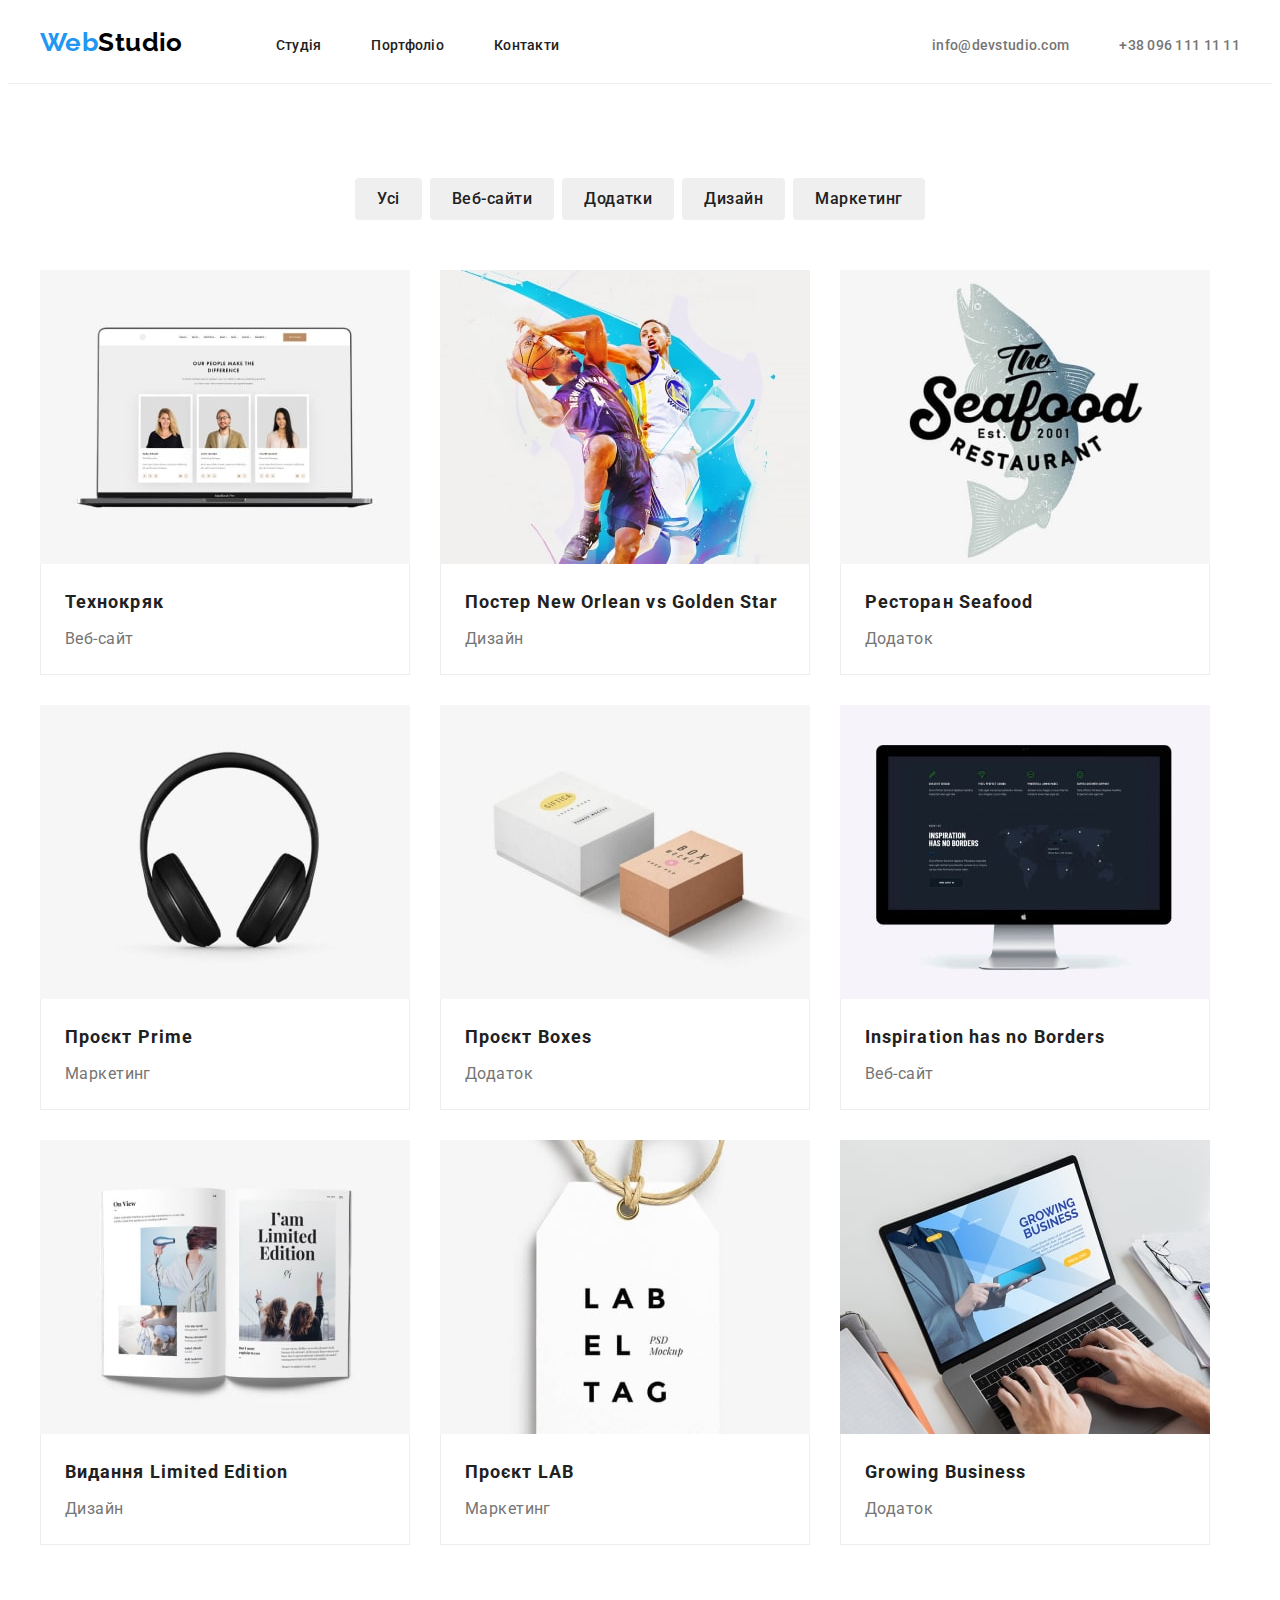
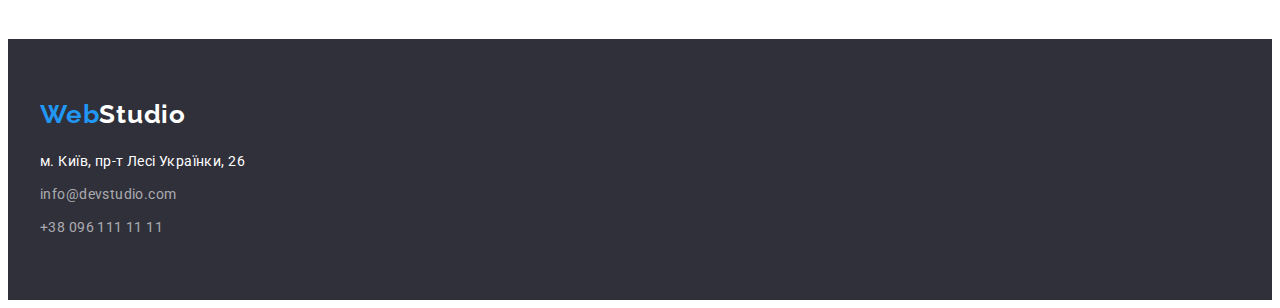
==== portfolio.html @ aa074ca3 "Initial commit" ====
<!DOCTYPE html>
<html lang="en">

<head>
  <meta charset="UTF-8" />
  <meta http-equiv="X-UA-Compatible" content="IE=edge" />
  <meta name="viewport" content="width=device-width, initial-scale=1.0" />
  <title>WebStudio</title>
  <link rel="stylesheet" href="https://cdnjs.cloudflare.com/ajax/libs/modern-normalize/1.1.0/modern-normalize.min.css"
    integrity="sha512-wpPYUAdjBVSE4KJnH1VR1HeZfpl1ub8YT/NKx4PuQ5NmX2tKuGu6U/JRp5y+Y8XG2tV+wKQpNHVUX03MfMFn9Q=="
    crossorigin="anonymous" referrerpolicy="no-referrer" />
  <link href="css/styles.css" rel="stylesheet" />
  <link rel="preconnect" href="https://fonts.googleapis.com" />
  <link rel="preconnect" href="https://fonts.gstatic.com" crossorigin />
  <link href="https://fonts.googleapis.com/css2?family=Raleway:wght@700&family=Roboto:wght@400;500;700;900&display=swap"
    rel="stylesheet" />
</head>

<body>

  <header class="header">
    <div class="header-section container">
      <nav class="header-nav">
        <a href="./index.html" class="logo"><span class="logo-web">Web</span>Studio</a>
        <ul class="header-list list">
          <li class="header-item">
            <a class="header-link link" href="./index.html">Студія</a>
          </li>
          <li class="header-item">
            <a class="header-link link" href="./portfolio.html">Портфоліо</a>
          </li>
          <li class="header-item">
            <a class="header-link link" href="">Контакти</a>
          </li>
        </ul>
      </nav>
      <ul class="header-contact-list list">
        <li class="header-contact-item">
          <a href="mailto:info@devstudio.com" class="mail-tel link">info@devstudio.com</a>
        </li>
        <li class="header-contact-item">
          <a href="tel:+380961111111" class="mail-tel link">+38 096 111 11 11</a>
        </li>
      </ul>
    </div>
  </header>

  <main>
    <section class="section">
      <div class="container">
        <h1 class="visually-hidden">Наші роботи</h2>
          <ul class="list btn-list">
            <li><button class="btn-style" type="button">Усі</button></li>
            <li><button class="btn-style" type="button">Веб-сайти</button></li>
            <li><button class="btn-style" type="button">Додатки</button></li>
            <li><button class="btn-style" type="button">Дизайн</button></li>
            <li><button class="btn-style" type="button">Маркетинг</button></li>
          </ul>

          <ul class="list picters-list">
            <li class="item-of-job">
              <img class="img-of-job" src="./images/tehno.jpg" width="370" alt="photo tehno">
              <div class="under-pict-border">
                <h2 class="project-title">Технокряк</h2>
                <p class="project-text">Веб-сайт</p>
              </div>
            </li>
            <li class="name-of-job">
              <img class="img-of-job" src="./images/poster.jpg" width="370" alt="photo poster">
              <div class="under-pict-border">
                <h2 class="project-title">Постер New Orlean vs Golden Star</h2>
                <p class="project-text">Дизайн</p>
              </div>
            </li>
            <li class="name-of-job">
              <img class="img-of-job" src="./images/restaurant.jpg" width="370" alt="photo restaurant">
              <div class="under-pict-border">
                <h2 class="project-title">Ресторан Seafood</h2>
                <p class="project-text">Додаток</p>
              </div>
            </li>
            <li class="name-of-job">
              <img class="img-of-job" src="./images/project-prime.jpg" width="370" alt="photo prime">
              <div class="under-pict-border">
                <h2 class="project-title">Проєкт Prime</h2>
                <p class="project-text">Маркетинг</p>
              </div>
            </li>
            <li class="name-of-job">
              <img src="./images/project-boxes.jpg" width="370" alt="photo project boxes">
              <div class="under-pict-border">
                <h2 class="project-title">Проєкт Boxes</h2>
                <p class="project-text">Додаток</p>
              </div>
            </li>
            <li class="name-of-job">
              <img src="./images/inspiration-has-no-borders.jpg" width="370" alt="photo inspiration has no borders">
              <div class="under-pict-border">
                <h2 class="project-title">Inspiration has no Borders</h2>
                <p class="project-text">Веб-сайт</p>
              </div>
            </li>
            <li class="name-of-job">
              <img class="img-of-job" src="./images/limited-edition.jpg" width="370" alt="photo limited edition">
              <div class="under-pict-border">
                <h2 class="project-title">Видання Limited Edition</h2>
                <p class="project-text">Дизайн</p>
              </div>
            </li>
            <li class="name-of-job">
              <img class="img-of-job" src="./images/lab.jpg" width="370" alt="photo lab">
              <div class="under-pict-border">
                <h2 class="project-title">Проєкт LAB</h2>
                <p class="project-text">Маркетинг</p>
              </div>
            </li>
            <li class="name-of-job">
              <img class="img-of-job" src="./images/growing-business.jpg" width="370" alt="photo growing business">
              <div class="under-pict-border">
                <h2 class="project-title">Growing Business</h2>
                <p class="project-text">Додаток</p>
              </div>
            </li>
          </ul>
      </div>
    </section>
  </main>

  <footer class="style-footer">
    <div class="container">
      <div class="footer-flex">
        <div class="footer-contact-flex">
          <a class="logo-footer" href="./index.html"><span class="logo-web">Web</span>Studio</a>
          <address class="footer-adress-contacts">
            <ul class="footer-contact-list list">
              <li class="footer-contact-item">
                <a class="addres-footer" href="https://goo.gl/maps/UtjV7vfehUhtQX6XA" target="_blank"
                  rel="noopener noreferrer nofollow">м. Київ, пр-т Лесі Українки, 26</a>
              </li>
              <li class="footer-contact-item">
                <a class="mail-tel-footer link" href="mailto:info@devstudio.com">info@devstudio.com</a>
              </li>
              <li class="footer-contact-item">
                <a class="mail-tel-footer link" href="tel:+380961111111">+38 096 111 11 11</a>
              </li>
            </ul>
          </address>
        </div>
      </div>
    </div>
  </footer>

</body>

</html>
---- css/styles.css ----
:root {
  --accent-color: #2196f3;
  --first-color: #212121;
  --white-color: #ffffff;
  --black-color: #000000;
  --gray-color: #757575;
  --bkgr-color: #2f303a;
  --border-color: #eeeeee;
  --margin-standart: 30px;
  --gap-picters: 30px;
}

/* base */

body {
  font-family: "Roboto", sans-serif;
  color: var(--gray-color);
  font-size: 14px;
  background-color: var(--white-color);
  letter-spacing: 0.03em;
}

.section {
  padding: 94px 0;
}

button {
  cursor: pointer;
}

img {
  display: block;
  max-width: 100%;
  height: auto;
}

.list {
  list-style-type: none;
}

.link {
  text-decoration: none;
}

.logo-web,
.link:hover,
.link:focus {
  color: var(--accent-color);
}

/* reset */

p,
h1,
h2,
h3,
h4,
h5,
h6 {
  margin: 0px;
}

ul,
ol {
  margin: 0px;
  padding-left: 0px;
}

/* components  */

.container {
  width: 1200px;
  padding: 0px 15px;
  margin: 0 auto;
}

/* utils */

.visually-hidden {
  position: absolute;
  width: 1px;
  height: 1px;
  margin: -1px;
  border: 0;
  padding: 0;

  white-space: nowrap;
  clip-path: inset(100%);
  clip: rect(0 0 0 0);
  overflow: hidden;
}

/* logo */

.logo {
  font-family: "Raleway";
  font-weight: 700;
  font-size: 26px;
  line-height: 1.19;
  color: var(--black-color);
  text-decoration: none;
  padding: 24px 0;

  /*геометрия лого*/
  display: block;
  margin-right: 93px;
  padding-top: 19px;
  padding-bottom: 25px;
}

/* header navigation */
.header-link {
  font-weight: 500;
  line-height: 1.14;
  letter-spacing: 0.02em;
  color: var(--first-color);

  padding-top: 27px;
  padding-bottom: 32px;
}

.header {
  border-bottom: 1px solid var(--border-color);
}

.header-section {
  display: flex;
  align-items: center;
}

.header-nav {
  /*  for geometric */
  display: flex;
  align-items: center;
}

.header-list {
  display: flex;
  /* align-items: center; */
}

.header-item:not(:last-child) {
  margin-right: 50px;
}

.header-contact-list {
  display: flex;
  /* align-items: center; */
  margin-left: auto;
}

.header-contact-item:not(:last-child) {
  /* margin-left: auto;  */
  margin-right: 50px;
}

.mail-tel {
  font-weight: 500;
  font-weight: 500;
  line-height: 1.14;
  letter-spacing: 0.02em;
  color: var(--gray-color);

  margin-left: auto;
  padding-top: 27px;
  padding-bottom: 32px;
}

/*HERO*/
.hero {
  background-color: var(--bkgr-color);

  padding-top: 200px;
  padding-bottom: 200px;
}

.hero-title {
  font-weight: 900;
  font-size: 44px;
  line-height: 1.36;
  text-align: center;
  letter-spacing: 0.06em;
  text-transform: uppercase;
  color: var(--white-color);

  margin-bottom: 30px;
  margin-left: auto;
  margin-right: auto;
  max-width: 696px;
}

.btn {
  background-color: var(--accent-color);
  color: var(--white-color);
  font-family: "Roboto";
  font-weight: 700;
  font-size: 16px;
  line-height: 1.88;
  align-items: center;
  text-align: center;
  letter-spacing: 0.06em;
  margin: 0 auto;

  display: flex;
  min-width: 200px;
  border-radius: 4px;
  border: 1px solid transparent;
  padding: 10px 32px;
}

.btn:hover,
.btn:focus {
  background: var(--gray-color);
}

/*-----------------Our advantages---------------------*/
.advanteges-section {
  padding-bottom: 0;
}
.advantages-list {
  display: flex;
  /* padding-top: 94px; */
}

.advantages-list-item:not(:last-child) {
  margin-right: var(--margin-standart);
  max-width: 270px;
}

.advantages-title {
  font-size: 14px;
  line-height: 1.14;
  text-transform: uppercase;
  color: var(--first-color);
  margin-bottom: 10px;
}

.advantages-text {
  line-height: 1.71;
  color: inherit;
}

/*-----------------What do we do?---------------------*/

.section-title {
  font-size: 36px;
  line-height: 1.16;
  text-align: center;
  color: var(--first-color);
  margin-bottom: 50px;
}

.title-our-team {
  font-size: 36px;
  line-height: 1.16;
  text-align: center;
  color: var(--first-color);
  margin-bottom: 50px;
}

.busy-list {
  display: flex;
  flex-wrap: wrap;
  column-gap: var(--gap-picters);
  justify-content: center;
}

.our-team {
  background-color: #f5f4fa;
}

/* .team-title {
  padding-top: 50px;
} */

.our-team-list {
  display: flex;
  justify-content: center;
}

.team-name {
  font-weight: 500;
  font-size: 16px;
  line-height: 1.18;
  text-align: center;
  color: var(--first-color);
  padding-bottom: 10px;
}

.team-list-item:not(:last-child) {
  margin-right: var(--margin-standart);
}

.team-list-item {
  box-shadow: 0px 1px 3px rgb(0 0 0 / 12%), 0px 1px 1px rgb(0 0 0 / 14%),
    0px 2px 1px rgb(0 0 0 / 20%);
  background-color: var(--white-color);
}

.team-list-item-name-work {
  padding: 30px 0;
}

.team-position {
  font-size: 16px;
  line-height: 1.18;
  text-align: center;
}

.style-footer {
  background: var(--bkgr-color);
  padding: 60px 0;
}

.footer-flex {
  display: flex;
}

.footer-contact-flex {
}

.footer-adress-contacts {
  margin-top: 20px;
}

.footer-contact-item:not(:last-child) {
  margin-bottom: 9px;
}

.logo-footer {
  font-family: "Raleway";
  font-style: normal;
  font-weight: 700;
  font-size: 26px;
  line-height: 1.19;
  letter-spacing: 0.03em;
  color: var(--white-color);
  text-decoration: none;
}

.addres-footer {
  font-style: normal;
  line-height: 1.71;
  color: var(--white-color);
  text-decoration: none;
}

.mail-tel-footer {
  font-style: normal;
  line-height: 1.71;
  color: rgba(255, 255, 255, 0.6);
}

/*---------------------portfolio----------------*/
.btn-style {
  border-radius: 4px;
  border: none;
  font-family: "Roboto";
  font-style: normal;
  font-weight: 500;
  font-size: 16px;
  line-height: 1.85;
  text-align: center;
  letter-spacing: 0.03em;
  color: var(--first-color);
  padding: 6px 22px;
}

.btn-style:hover,
.btn-style:focus {
  color: #ffffff;
  background: #2196f3;
  box-shadow: 0px 3px 1px rgba(0, 0, 0, 0.1), 0px 1px 2px rgba(0, 0, 0, 0.08),
    0px 2px 2px rgba(0, 0, 0, 0.12);
  border-radius: 4px;
}

.btn-list {
  gap: 8px;
  display: flex;
  justify-content: center;
  margin-bottom: 50px;
}

.picters-list {
  display: flex;
  flex-wrap: wrap;
  flex-basis: calc((100% - 60px) / 3);
  gap: 30px;
}

.under-pict-border {
  padding: 20px 24px;
  border-bottom: 1px solid var(--border-color);
  border-left: 1px solid var(--border-color);
  border-right: 1px solid var(--border-color);
}
.item-of-job {
  display: inline-block;
}

.project-title {
  font-size: 18px;
  line-height: 2;
  letter-spacing: 0.06em;
  color: var(--first-color);
  margin-bottom: 4px;
}

.project-text {
  font-size: 16px;
  line-height: 1.88;
}
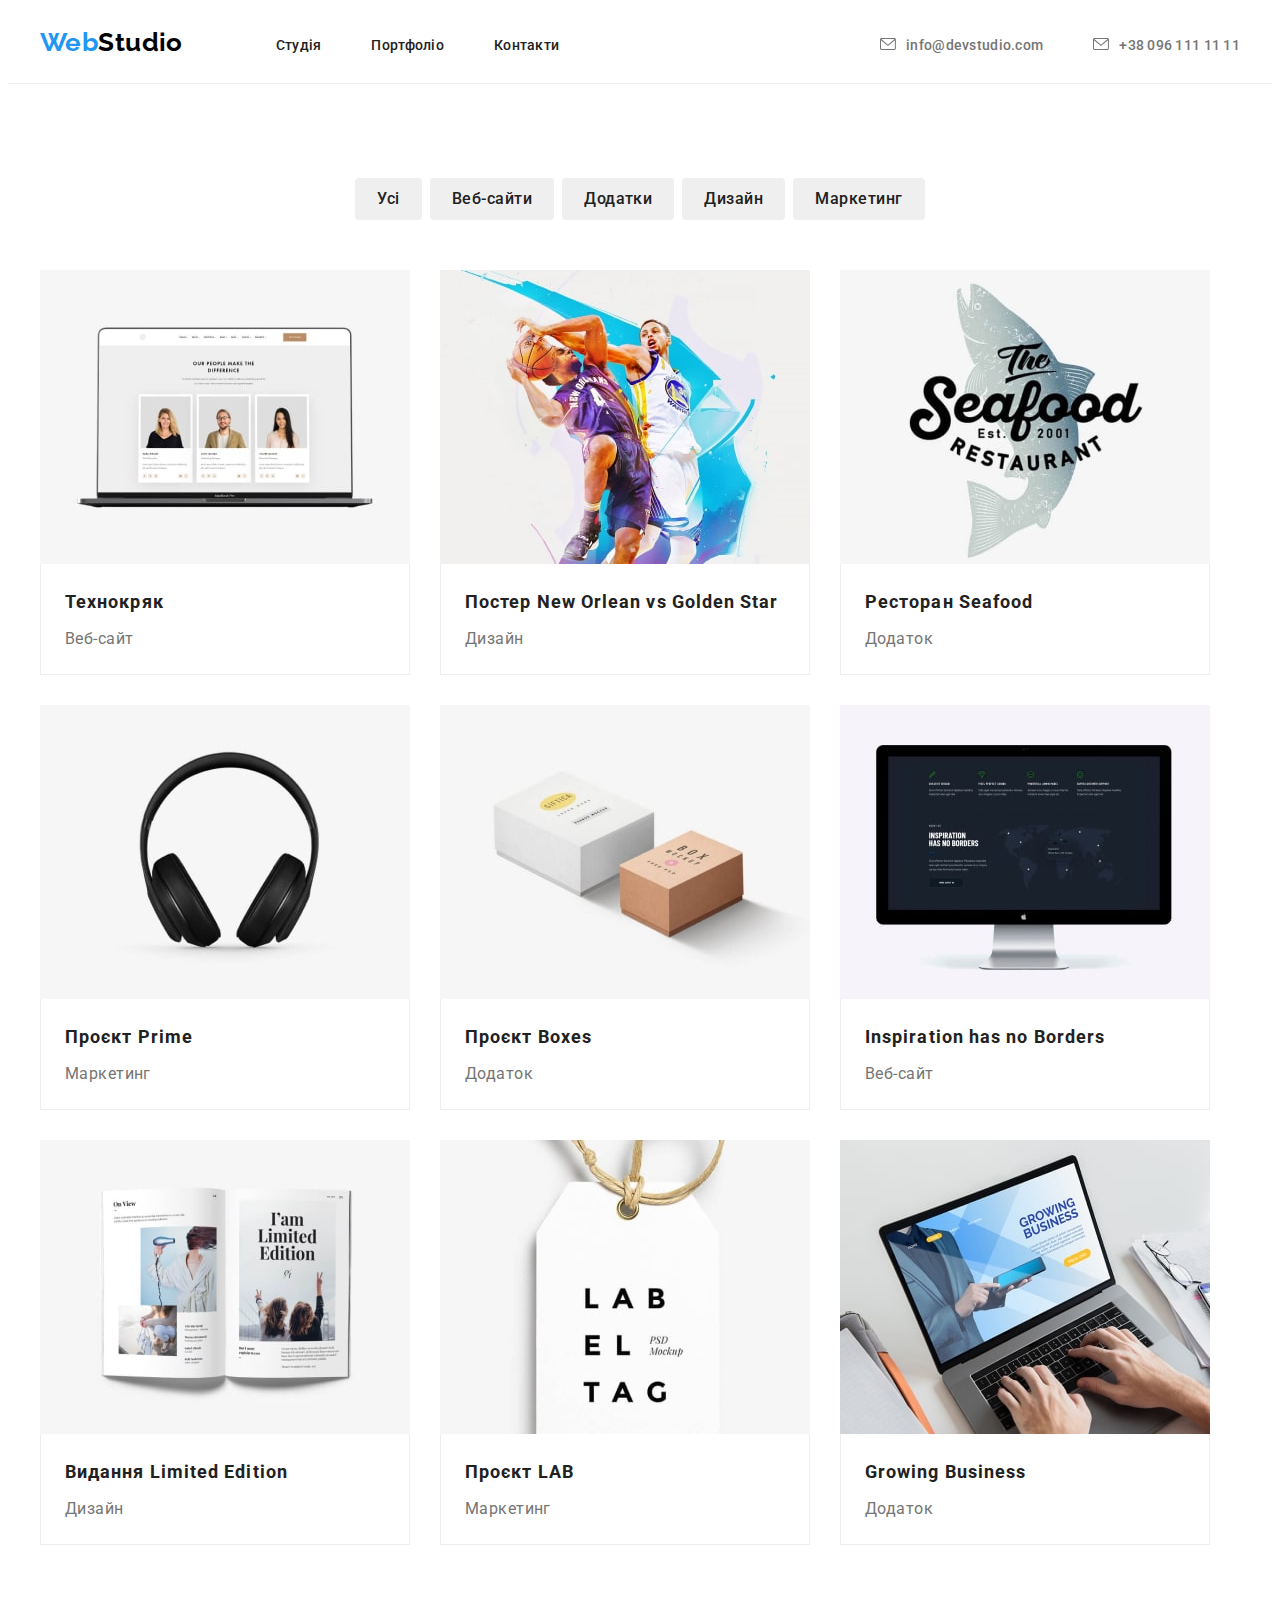
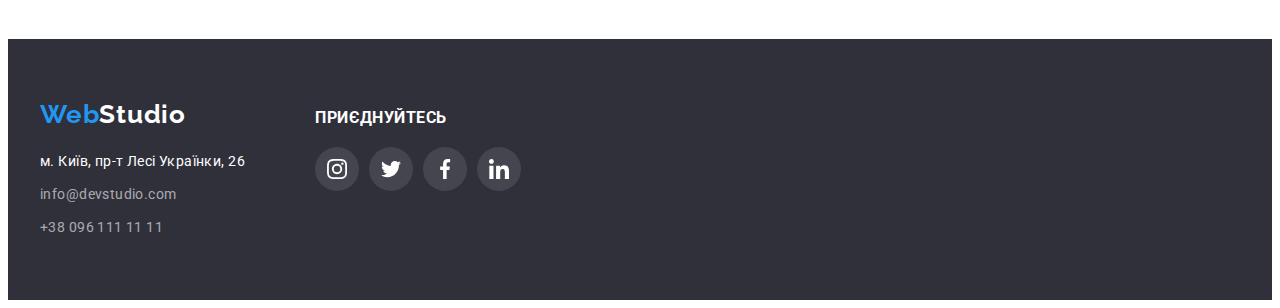
==== commit bcad0af9: "Decor effects - finish" ====
--- a/portfolio.html
+++ b/portfolio.html
@@ -19,31 +19,41 @@
 <body>
 
   <header class="header">
-    <div class="header-section container">
-      <nav class="header-nav">
-        <a href="./index.html" class="logo"><span class="logo-web">Web</span>Studio</a>
-        <ul class="header-list list">
-          <li class="header-item">
-            <a class="header-link link" href="./index.html">Студія</a>
+      <div class="header-section container">
+        <nav class="header-nav">
+          <a href="./index.html" class="logo"
+            ><span class="logo-web">Web</span>Studio</a
+          >
+          <ul class="header-list list">
+            <li class="header-item">
+              <a class="header-link link" href="./index.html">Студія</a>
+            </li>
+            <li class="header-item">
+              <a class="header-link link" href="./portfolio.html">Портфоліо</a>
+            </li>
+            <li class="header-item">
+              <a class="header-link link" href="">Контакти</a>
+            </li>
+          </ul>
+        </nav>
+        <ul class="header-contact-list list">
+          <li class="header-contact-item">
+            <a href="mailto:info@devstudio.com" class="mail-tel link">
+              <svg class="header-contact-icon">
+                <use href="./images/icons.svg#icon-envelope"></use></svg
+              >info@devstudio.com</a
+            >
           </li>
-          <li class="header-item">
-            <a class="header-link link" href="./portfolio.html">Портфоліо</a>
-          </li>
-          <li class="header-item">
-            <a class="header-link link" href="">Контакти</a>
+          <li class="header-contact-item">
+            <a href="tel:+380961111111" class="mail-tel link"
+              ><svg class="header-contact-icon">
+                <use href="./images/icons.svg#icon-envelope"></use></svg
+              >+38 096 111 11 11</a
+            >
           </li>
         </ul>
-      </nav>
-      <ul class="header-contact-list list">
-        <li class="header-contact-item">
-          <a href="mailto:info@devstudio.com" class="mail-tel link">info@devstudio.com</a>
-        </li>
-        <li class="header-contact-item">
-          <a href="tel:+380961111111" class="mail-tel link">+38 096 111 11 11</a>
-        </li>
-      </ul>
-    </div>
-  </header>
+      </div>
+    </header>
 
   <main>
     <section class="section">
@@ -126,29 +136,75 @@
     </section>
   </main>
 
-  <footer class="style-footer">
-    <div class="container">
-      <div class="footer-flex">
-        <div class="footer-contact-flex">
-          <a class="logo-footer" href="./index.html"><span class="logo-web">Web</span>Studio</a>
-          <address class="footer-adress-contacts">
-            <ul class="footer-contact-list list">
-              <li class="footer-contact-item">
-                <a class="addres-footer" href="https://goo.gl/maps/UtjV7vfehUhtQX6XA" target="_blank"
-                  rel="noopener noreferrer nofollow">м. Київ, пр-т Лесі Українки, 26</a>
-              </li>
-              <li class="footer-contact-item">
-                <a class="mail-tel-footer link" href="mailto:info@devstudio.com">info@devstudio.com</a>
-              </li>
-              <li class="footer-contact-item">
-                <a class="mail-tel-footer link" href="tel:+380961111111">+38 096 111 11 11</a>
-              </li>
-            </ul>
-          </address>
+   <footer class="style-footer">
+      <div class="container footer-container">
+        <div class="footer-flex">
+          <div class="footer-contact-flex">
+            <a class="logo-footer" href="./index.html"
+              ><span class="logo-web">Web</span>Studio</a
+            >
+            <address class="footer-adress-contacts">
+              <ul class="footer-contact-list list">
+                <li class="footer-contact-item">
+                  <a
+                    class="addres-footer"
+                    href="https://goo.gl/maps/UtjV7vfehUhtQX6XA"
+                    target="_blank"
+                    rel="noopener noreferrer nofollow"
+                    >м. Київ, пр-т Лесі Українки, 26</a
+                  >
+                </li>
+                <li class="footer-contact-item">
+                  <a
+                    class="mail-tel-footer link"
+                    href="mailto:info@devstudio.com"
+                    >info@devstudio.com</a
+                  >
+                </li>
+                <li class="footer-contact-item">
+                  <a class="mail-tel-footer link" href="tel:+380961111111"
+                    >+38 096 111 11 11</a
+                  >
+                </li>
+              </ul>
+            </address>
+          </div>
+        </div>
+        <div class="join-wrapper">
+          <h3 class="join-tittle">приєднуйтесь</h3>
+          <ul class="list footer-social-list">
+            <li class="footer-social-container">
+              <a class="footer-social-icon" href="">
+                <svg class="footer-icon">
+                  <use href="./images/icons.svg#icon-instagram"></use></svg
+              ></a>
+            </li>
+            <li class="footer-social-container">
+              <a
+                class="footer-social-icon"
+                href="https://twitter.com/"
+                target="_blank"
+              >
+                <svg class="footer-icon">
+                  <use href="./images/icons.svg#icon-twitter"></use></svg
+              ></a>
+            </li>
+            <li class="footer-social-container">
+              <a class="footer-social-icon" href="">
+                <svg class="footer-icon">
+                  <use href="./images/icons.svg#icon-facebook"></use></svg
+              ></a>
+            </li>
+            <li class="footer-social-container">
+              <a class="footer-social-icon" href="">
+                <svg class="footer-icon">
+                  <use href="./images/icons.svg#icon-linkedin"></use></svg
+              ></a>
+            </li>
+          </ul>
         </div>
       </div>
-    </div>
-  </footer>
+    </footer>
 
 </body>
 
--- a/css/styles.css
+++ b/css/styles.css
@@ -8,6 +8,8 @@
   --border-color: #eeeeee;
   --margin-standart: 30px;
   --gap-picters: 30px;
+  --background-color: #f5f4fa;
+  --icon-color: #afb1b8;
 }
 
 /* base */
@@ -156,7 +158,6 @@
 
 .mail-tel {
   font-weight: 500;
-  font-weight: 500;
   line-height: 1.14;
   letter-spacing: 0.02em;
   color: var(--gray-color);
@@ -165,13 +166,27 @@
   padding-top: 27px;
   padding-bottom: 32px;
 }
+.header-contact-icon {
+  fill: currentColor;
+  width: 16px;
+  height: 12px;
+  margin-right: 10px;
+}
 
 /*HERO*/
 .hero {
-  background-color: var(--bkgr-color);
-
-  padding-top: 200px;
-  padding-bottom: 200px;
+  padding: 200px 0;
+  background-image: linear-gradient(
+      to right,
+      rgba(47, 48, 58, 0.4),
+      rgba(47, 48, 58, 0.4)
+    ),
+    url(../images/img-background.jpg);
+  max-width: 1600px;
+  margin: 0 auto;
+  background-position: center;
+  background-color: #c4c4c4;
+  box-shadow: 0px 4px 4px rgba(0, 0, 0, 0.25);
 }
 
 .hero-title {
@@ -217,6 +232,7 @@
 .advanteges-section {
   padding-bottom: 0;
 }
+
 .advantages-list {
   display: flex;
   /* padding-top: 94px; */
@@ -225,6 +241,17 @@
 .advantages-list-item:not(:last-child) {
   margin-right: var(--margin-standart);
   max-width: 270px;
+}
+.advanteges-icons {
+  display: flex;
+  justify-content: center;
+  align-items: center;
+  margin-bottom: 30px;
+  width: 270px;
+  height: 120px;
+  border-radius: 4px;
+  background-color: var(--background-color);
+  gap: 30px;
 }
 
 .advantages-title {
@@ -266,7 +293,7 @@
 }
 
 .our-team {
-  background-color: #f5f4fa;
+  background-color: var(--background-color);
 }
 
 /* .team-title {
@@ -284,7 +311,7 @@
   line-height: 1.18;
   text-align: center;
   color: var(--first-color);
-  padding-bottom: 10px;
+  /* padding-bottom: 10px; */
 }
 
 .team-list-item:not(:last-child) {
@@ -305,11 +332,85 @@
   font-size: 16px;
   line-height: 1.18;
   text-align: center;
+  margin-top: 10px;
+  margin-bottom: 16px;
+}
+
+.team-contacts {
+  gap: 10px;
+  justify-content: center;
+  display: flex;
+}
+
+.team-item-logo {
+  width: 44px;
+  height: 44px;
+}
+
+.team-contact-link {
+  justify-content: center;
+  display: flex;
+  align-items: center;
+  width: 100%;
+  height: 100%;
+  border-radius: 50%;
+  color: #000000;
+  /* color: var(--icon-color);
+  background-color: var(--white-color); */
+}
+
+.team-contact-link:hover,
+.team-contact-link:focus {
+  color: var(--white-color);
+  background-color: var(--accent-color);
+}
+.team-icon {
+  fill: currentColor;
+  width: 20px;
+  height: 20px;
+}
+
+.client-list {
+  display: flex;
+  justify-content: center;
+  gap: 30px;
+}
+.client-link {
+  width: 100%;
+  height: 100%;
+  display: flex;
+  justify-content: center;
+  align-items: center;
+  color: var(--icon-color);
+  border: 1px solid var(--icon-color);
+  border-radius: 4px;
+}
+
+.client-link:hover,
+.client-link:focus {
+  border-color: var(--accent-color);
+  color: var(--accent-color);
+}
+
+.client-item {
+  width: 170px;
+  height: 92px;
+}
+
+.client-logo {
+  fill: currentColor;
+  width: 106px;
+  height: 60px;
 }
 
 .style-footer {
   background: var(--bkgr-color);
   padding: 60px 0;
+}
+
+.footer-container {
+  display: flex;
+  align-items: baseline;
 }
 
 .footer-flex {
@@ -351,6 +452,43 @@
   color: rgba(255, 255, 255, 0.6);
 }
 
+.join-wrapper {
+  margin-left: 70px;
+}
+.join-tittle {
+  letter-spacing: 0.03em;
+  line-height: 1.14;
+  margin-bottom: 20px;
+  color: var(--white-color);
+  text-transform: uppercase;
+}
+.footer-social-list {
+  display: flex;
+  gap: 10px;
+}
+.footer-social-container {
+  width: 44px;
+  height: 44px;
+}
+.footer-social-icon {
+  width: 100%;
+  height: 100%;
+  display: flex;
+  align-items: center;
+  justify-content: center;
+  border-radius: 50%;
+  background-color: rgba(255, 255, 255, 0.1);
+}
+.footer-social-icon:hover,
+.footer-social-icon:focus {
+  background-color: var(--accent-color);
+}
+.footer-icon {
+  width: 20px;
+  height: 20px;
+  fill: var(--white-color);
+}
+
 /*---------------------portfolio----------------*/
 .btn-style {
   border-radius: 4px;
@@ -395,6 +533,7 @@
   border-left: 1px solid var(--border-color);
   border-right: 1px solid var(--border-color);
 }
+
 .item-of-job {
   display: inline-block;
 }
